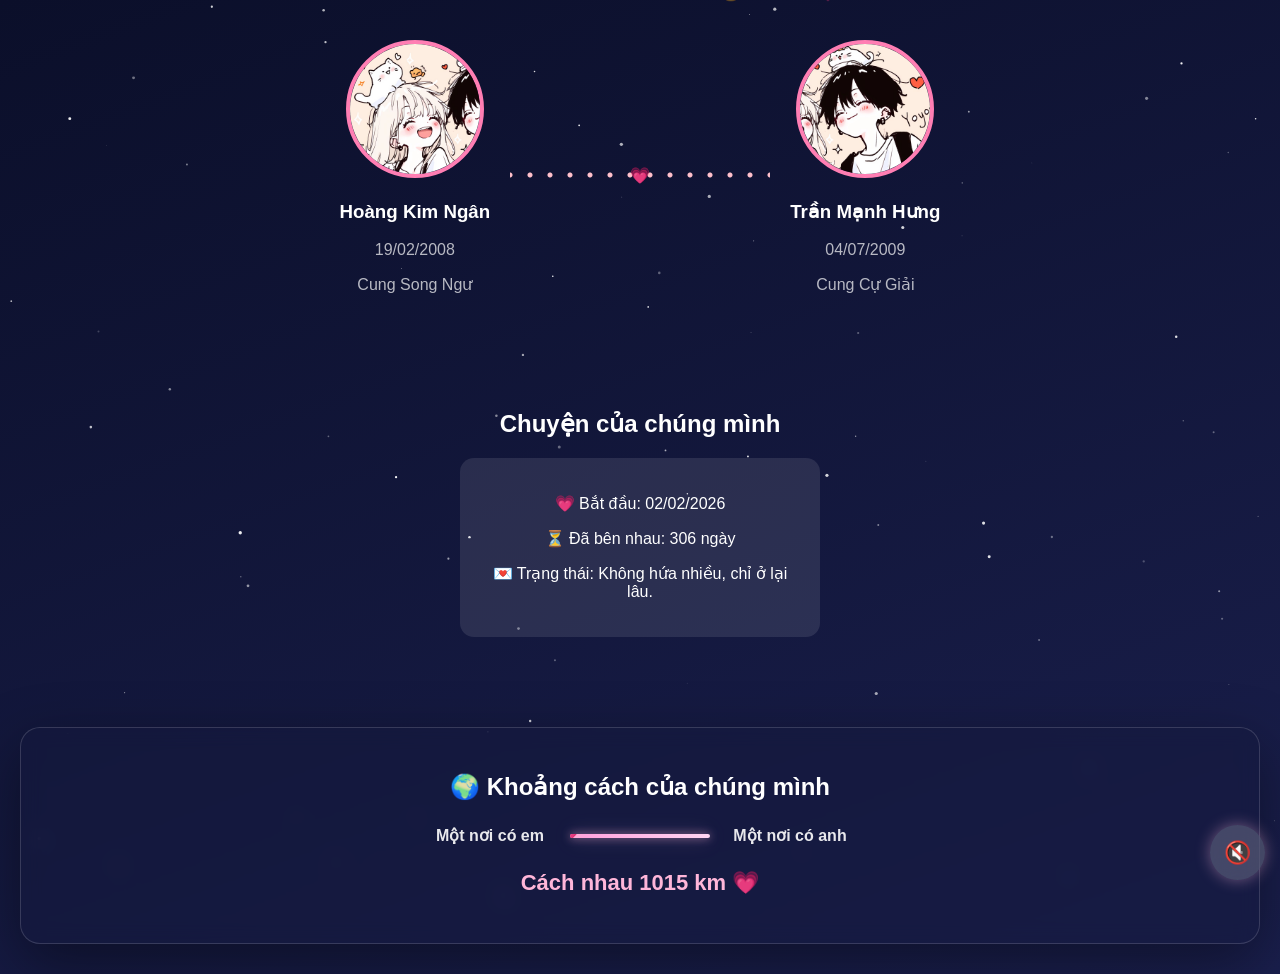
==== index.html @ 24ca25a8 "Update index.html" ====
<!DOCTYPE html>
<html lang="vi">
<head>
  <meta charset="UTF-8">
  <title>You & Me 💗</title>
  <meta name="viewport" content="width=device-width, initial-scale=1.0">
  <link rel="stylesheet" href="style.css">
</head>

<body>

<div id="confetti"></div>
<canvas id="stars"></canvas>

<!-- 🎧 BUTTON NHẠC -->
<button class="toggle-music" onclick="togglePlayer()" id="musicBtn">🎧</button>

<!-- 🎶 PLAYER -->
<div class="music-player">
  <div class="player-box" id="playerBox">
    <div id="musicTitle" class="music-title">🎶 Đang phát...</div>

    <div class="music-controls">
      <button onclick="prevSong()">⏮</button>
      <button onclick="togglePlay()">▶</button>
      <button onclick="nextSong()">⏭</button>
    </div>

    <div class="music-list">
    </div>
  </div>
</div>

<audio id="bgMusic" preload="auto"></audio>

<!-- ===== LOVE ===== -->
<section class="love">
  <div class="person">
    <img src="asset/HKN.jfif">
    <h3>Hoàng Kim Ngân</h3>
    <p>19/02/2008</p>
    <p>Cung Song Ngư</p>
  </div>

  <div class="connect">
    <div class="line"></div>
  </div>

  <div class="person">
    <img src="asset/TMH.jfif">
    <h3>Trần Mạnh Hưng</h3>
    <p>04/07/2009</p>
    <p>Cung Cự Giải</p>
  </div>
</section>

<!-- ===== STATS ===== -->
<section class="stats">
  <h2>Chuyện của chúng mình</h2>

  <div class="box">
    <p>💗 Bắt đầu: 02/02/2026</p>
    <p>⏳ Đã bên nhau: <span id="days">0</span> ngày</p>
    <p>💌 Trạng thái: <span id="status"></span></p>
  </div>
</section>

<!-- ===== DISTANCE ===== -->
<section class="distance">
  <h2>🌍 Khoảng cách của chúng mình</h2>

  <div class="distance-box">
    <div class="place">Một nơi có em</div>

    <div class="line-distance">
      <span>💗</span>
    </div>

    <div class="place">Một nơi có anh</div>
  </div>

  <h3 id="distanceText"></h3>
</section>

<script src="script.js"></script>
</body>
</html>
---- style.css ----
/* ===== BODY ===== */
body{
  margin:0;
  font-family: Arial;
  background: linear-gradient(160deg,#0b0f2a,#1a1f4d);
  color:white;
  text-align:center;
  overflow-y:auto;
}

/* layer fix */
body > *:not(canvas){
  position: relative;
  z-index: 2;
}

/* ===== LOVE ===== */
.love{
  display:flex;
  justify-content:center;
  align-items:center;
  gap:0;
  padding:40px 10px;
  flex-wrap:nowrap;
}

.person img{
  width:130px;
  height:130px;
  border-radius:50%;
  object-fit:cover;
  border:4px solid #ff7eb3;
  animation: floatZoom 4s ease-in-out infinite;
  transition: transform .4s ease;
}

.person img:hover{
  transform: scale(1.08);
}

.person p{
  opacity:0.7;
}

/* zoom */
@keyframes floatZoom{
  0%,100%{ transform: scale(1); }
  50%{ transform: scale(1.08); }
}

/* ===== CONNECT ===== */
.connect{
  margin:0 20px;
  width:260px;
  height:60px;
  position:relative;
  display:flex;
  align-items:center;
  justify-content:center;
  overflow:hidden;
}

.line{
  position:absolute;
  width:200%;
  height:100%;
  background:
    radial-gradient(circle at 10% 50%, pink 2px, transparent 3px),
    radial-gradient(circle at 30% 50%, pink 2px, transparent 3px),
    radial-gradient(circle at 50% 50%, pink 2px, transparent 3px),
    radial-gradient(circle at 70% 50%, pink 2px, transparent 3px),
    radial-gradient(circle at 90% 50%, pink 2px, transparent 3px);
  background-size: 100px 100%;
  animation: waveMove 3s linear infinite alternate;
}

.line::after{
  content:"💗";
  position:absolute;
  left:50%;
  top:50%;
  transform:translate(-50%,-50%);
  animation: heartbeatSmooth 1.4s ease-in-out infinite;
}

@keyframes waveMove{
  0%{ transform: translateX(-50px); }
  50%{ transform: translateX(50px); }
  100%{ transform: translateX(-50px); }
}

@keyframes heartbeatSmooth{
  0%,100%{ transform: translate(-50%,-50%) scale(1); }
  50%{ transform: translate(-50%,-50%) scale(1.2); }
}

/* ===== STATS ===== */
.stats{
  padding:40px 20px;
}

.box{
  background: rgba(255,255,255,0.1);
  padding:20px;
  border-radius:14px;
  margin:20px auto;
  width:320px;
}

.note{
  opacity:0.7;
  font-style:italic;
}

/* ===== DISTANCE (ĐÃ NÂNG CẤP) ===== */
.distance{
  position: relative;
  z-index: 2;

  margin: 30px 20px;
  padding: 25px;
  border-radius: 20px;

  background: rgba(20,25,60,0.5);
  backdrop-filter: blur(10px);

  border: 1px solid rgba(255,255,255,0.15);
  box-shadow: 0 20px 60px rgba(0,0,0,0.4);
}

.distance-box{
  display:flex;
  justify-content:center;
  align-items:center;
  gap:20px;
  margin:25px 0;
}

.place{
  min-width:120px;
  text-align:center;
  font-weight:bold;
  opacity:0.9;
}

/* ===== DISTANCE LINE FINAL CLEAN ===== */

.line-distance{
  position: relative;
  width:140px;
  height:4px;
  border-radius:999px;

  background: linear-gradient(
    270deg,
    #ff9edb,
    #ffd6f3,
    #ffffff,
    #ffd6f3,
    #ff9edb
  );

  background-size: 400% 100%;

  animation:
    galaxyFlow 6s linear infinite,
    glowPulse 2s ease-in-out infinite;

  box-shadow:
    0 0 8px rgba(255,182,217,0.6),
    0 0 20px rgba(255,182,217,0.3);

  overflow:hidden;
}


/* 🌌 chuyển màu */
@keyframes galaxyFlow{
  0%{ background-position:0% 0; }
  100%{ background-position:200% 0; }
}


/* ✨ glow nhẹ */
@keyframes glowPulse{
  0%,100%{
    box-shadow:
      0 0 6px rgba(255,182,217,0.4),
      0 0 12px rgba(255,182,217,0.2);
  }
  50%{
    box-shadow:
      0 0 12px rgba(255,182,217,0.9),
      0 0 25px rgba(255,182,217,0.6);
  }
}


/* ✨ ánh sáng chạy */
.line-distance::before{
  content:"";
  position:absolute;
  top:0;
  left:-50%;
  width:50%;
  height:100%;

  background: linear-gradient(
    90deg,
    transparent,
    rgba(255,255,255,0.9),
    transparent
  );

  animation: shine 2.5s linear infinite;
}

@keyframes shine{
  0%{ left:-50%; }
  100%{ left:120%; }
}


/* 💗 TIM CHẠY CHUẨN */
.line-distance span{
  position:absolute;
  top:-14px;
  left:0%;

  font-size:18px;

  transform: translateX(-50%); /* 🔥 giữ tim nằm giữa line */

  animation:
    heartRun 3s linear infinite,
    heartbeat 1.5s ease-in-out infinite;

  filter: drop-shadow(0 0 6px pink);
}


/* 👉 tim chạy */
@keyframes heartRun{
  0%{ left:0%; }
  100%{ left:100%; }
}


/* 👉 tim đập (KHÔNG dùng translate nữa để tránh xung đột) */
@keyframes heartbeat{
  0%,100%{ transform: translateX(-50%) scale(1); }
  50%{ transform: translateX(-50%) scale(1.25); }
}

#distanceText{
  margin-top:10px;
  font-size:22px;
  color:#ffb6d9;
}

/* ===== MUSIC ===== */
.toggle-music{
  position: fixed;
  bottom: 20px;   /* 👈 đưa xuống dưới */
  right: 15px;
  top: auto;      /* 👈 thêm dòng này để bỏ top */

  z-index: 999;

  width: 55px;
  height: 55px;

  font-size: 22px;

  background: rgba(255,255,255,0.2);
  border: none;
  color: white;

  border-radius: 50%;
  cursor: pointer;

  backdrop-filter: blur(12px);
  box-shadow: 0 0 15px rgba(255,182,217,0.4);
}
.music-player{
  position: fixed;
  bottom: 80px;
  right: 15px;
}

.player-box{
  width:180px;
  padding:10px;
  border-radius:16px;

  background: rgba(255,255,255,0.08);
  backdrop-filter: blur(10px);

  border:1px solid rgba(255,255,255,0.15);

  display:none;
  opacity:0;
  transform:scale(.9);
  transition:.3s;
}

.player-box.show{
  display:block;
  opacity:1;
  transform:scale(1);
}

.music-controls{
  display:flex;
  justify-content:space-between;
  margin-bottom:8px;
}
.player-box{
  pointer-events: none;
}
.player-box.show{
  pointer-events: auto;
}
.music-controls button,
.music-list button{
  border:none;
  background: rgba(255,255,255,0.1);
  color:white;
  border-radius:10px;
  padding:6px;
  cursor:pointer;
}
.music-controls button{/*dễ bấm*/
  padding:10px;
  font-size:16px;
}

/* ===== CONFETTI 💗 ===== */
#confetti{
  position: fixed;
  inset: 0;
  z-index: 10;
  pointer-events: none;
}

#confetti span{
  position:absolute;
  user-select:none;
}

/* 🌸 rơi mềm kiểu zigzag */
@keyframes fallSoft {
  0% {
    transform: translateY(0) translateX(0) rotate(0deg);
  }
  25% {
    transform: translateY(25vh) translateX(-10px) rotate(20deg);
  }
  50% {
    transform: translateY(50vh) translateX(10px) rotate(-20deg);
  }
  75% {
    transform: translateY(75vh) translateX(-8px) rotate(15deg);
  }
  100% {
    transform: translateY(110vh) translateX(5px) rotate(0deg);
  }
}
/* ===== CONFETTI AESTHETIC FULL ===== */
#confetti{
  position: fixed;
  inset: 0;
  z-index: 10;
  pointer-events: none;
  overflow: hidden;
}

/* mỗi hạt */
.confetti-piece{
  position: absolute;
  user-select: none;

  will-change: transform, opacity;
}

/* layer xa (mờ hơn) */
.confetti-back{
  filter: blur(1px);
  opacity: 0.15;
}

/* layer gần */
.confetti-front{
  filter: blur(0.3px);
  opacity: 0.4;
}

/* 🌸 rơi mềm + trôi */
@keyframes fallAesthetic{
  0%{
    transform: translateY(-10px) translateX(0) rotate(0deg);
  }
  25%{
    transform: translateY(25vh) translateX(-12px) rotate(15deg);
  }
  50%{
    transform: translateY(50vh) translateX(10px) rotate(-15deg);
  }
  75%{
    transform: translateY(75vh) translateX(-8px) rotate(10deg);
  }
  100%{
    transform: translateY(110vh) translateX(5px) rotate(0deg);
  }
}
/* ===== STARS ===== */
#stars{
  position:fixed;
  inset:0;
  z-index:0;
}

/* ===== MOBILE ===== */
@media (max-width:600px){
  .person img{
    width:90px;
    height:90px;
  }

  .connect{
    width:120px;
  }

  .distance-box{
    flex-direction:column;
    gap:10px;
  }

  .line-distance{
    width:80px;
  }
}
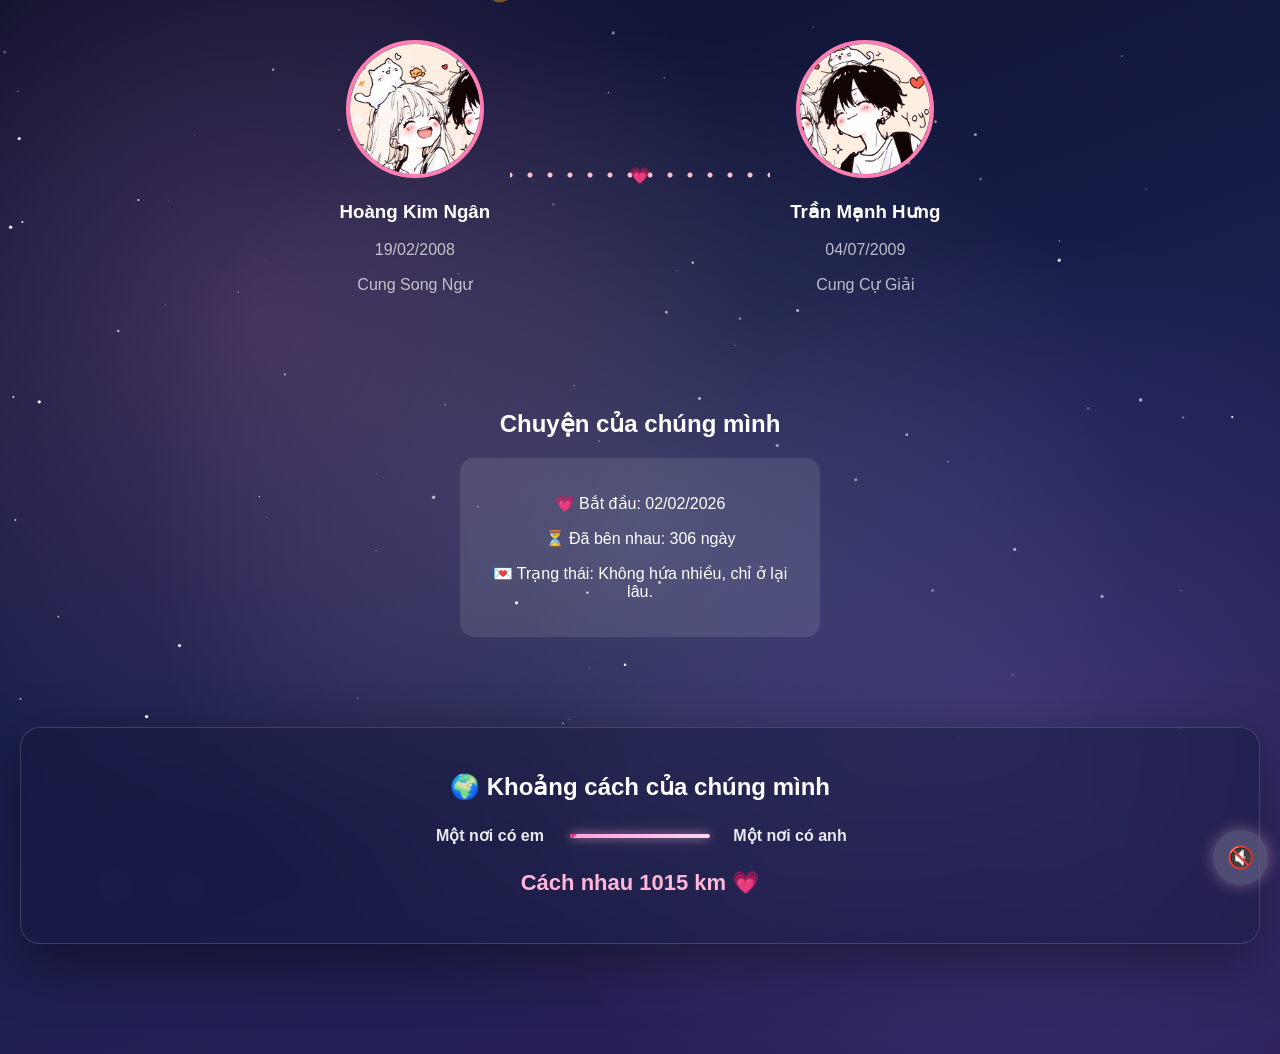
==== commit 43c0304b: "Update index.html" ====
--- a/index.html
+++ b/index.html
@@ -24,9 +24,6 @@
       <button onclick="prevSong()">⏮</button>
       <button onclick="togglePlay()">▶</button>
       <button onclick="nextSong()">⏭</button>
-    </div>
-
-    <div class="music-list">
     </div>
   </div>
 </div>
--- a/style.css
+++ b/style.css
@@ -2,7 +2,13 @@
 body{
   margin:0;
   font-family: Arial;
-  background: linear-gradient(160deg,#0b0f2a,#1a1f4d);
+
+  background:
+    radial-gradient(circle at 20% 30%, #ff9edb33, transparent 40%),
+    radial-gradient(circle at 80% 70%, #a78bfa33, transparent 40%),
+    radial-gradient(circle at 50% 50%, #ffffff22, transparent 60%),
+    linear-gradient(160deg, #0b0f2a, #1a1f4d, #2b1f5a);
+
   color:white;
   text-align:center;
   overflow-y:auto;
@@ -282,6 +288,13 @@
   backdrop-filter: blur(12px);
   box-shadow: 0 0 15px rgba(255,182,217,0.4);
 }
+body{/*để dưới góc*/
+  padding-bottom: 80px;
+}
+.toggle-music{
+  bottom: 15px;
+  right: 12px;
+}
 .music-player{
   position: fixed;
   bottom: 80px;
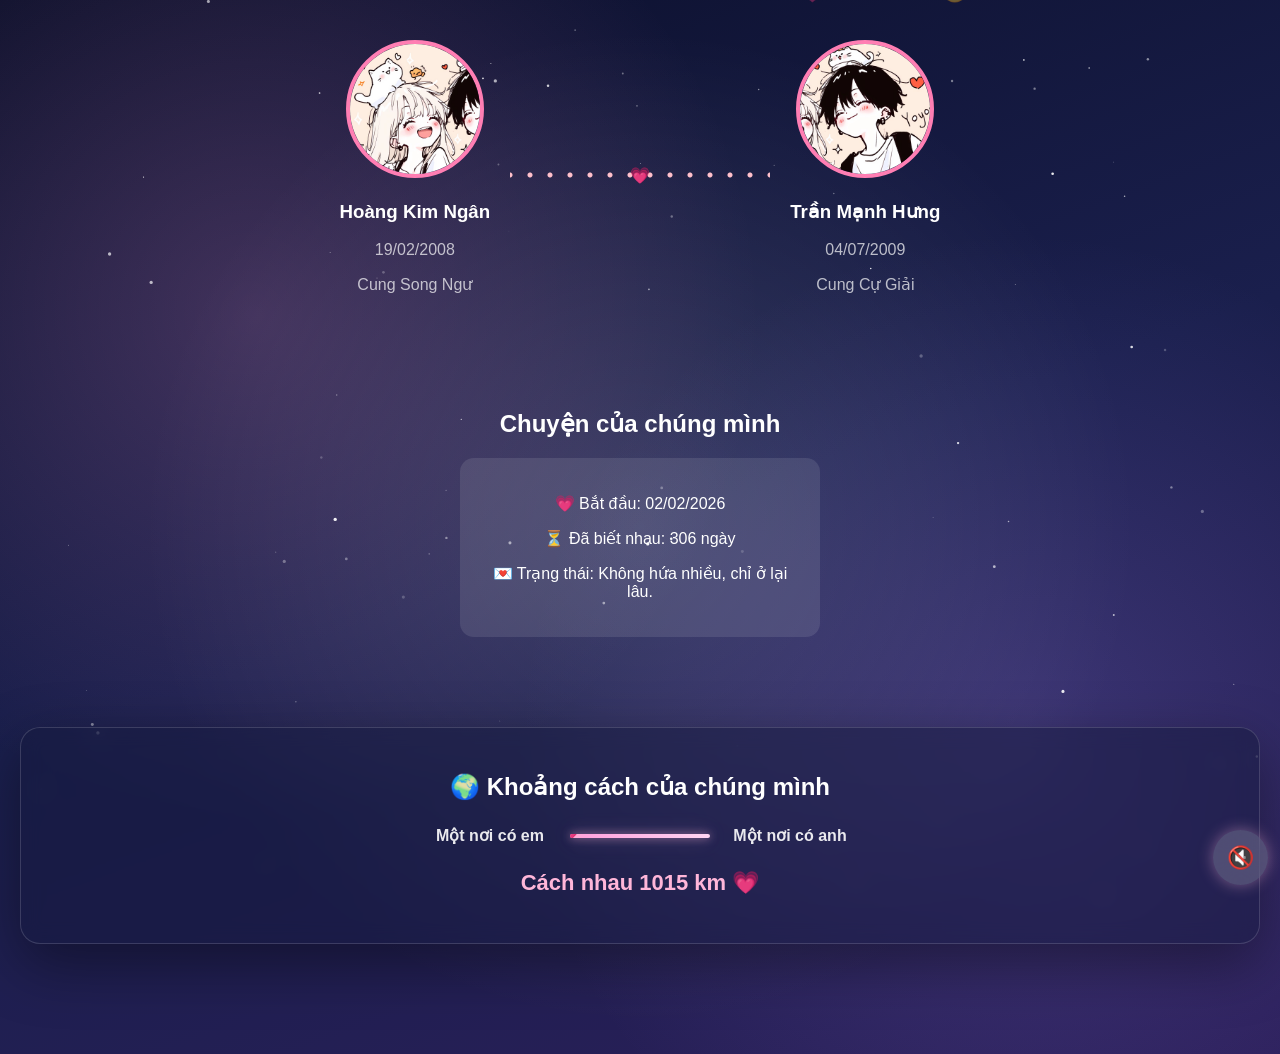
==== commit c0a0cfc6: "Update index.html" ====
--- a/index.html
+++ b/index.html
@@ -57,7 +57,7 @@
 
   <div class="box">
     <p>💗 Bắt đầu: 02/02/2026</p>
-    <p>⏳ Đã bên nhau: <span id="days">0</span> ngày</p>
+    <p>⏳ Đã biết nhau: <span id="days">0</span> ngày</p>
     <p>💌 Trạng thái: <span id="status"></span></p>
   </div>
 </section>
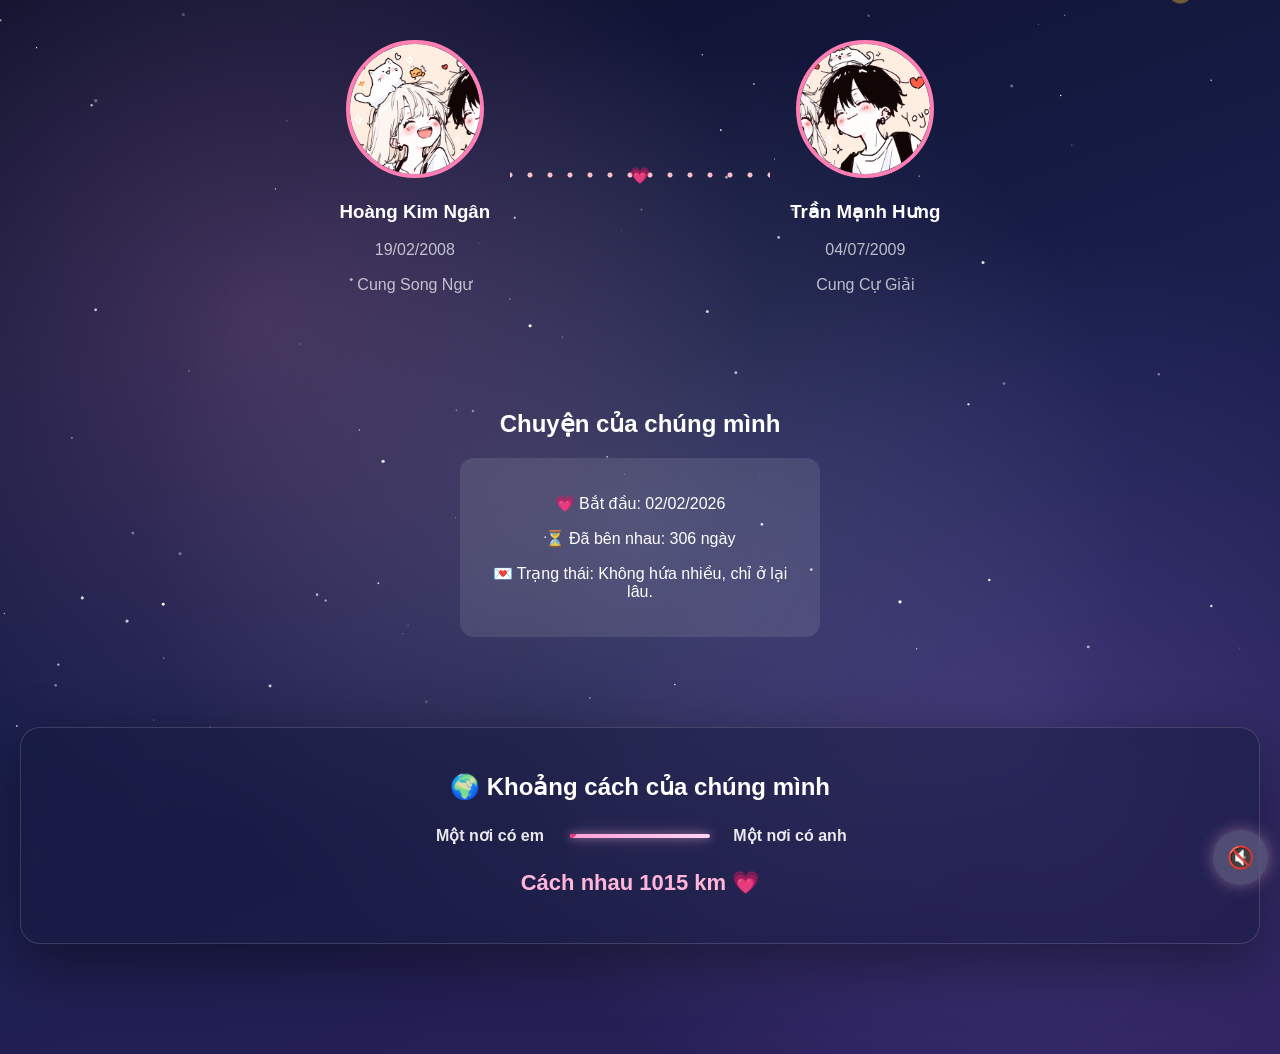
==== commit affaeed9: "Update index.html" ====
--- a/index.html
+++ b/index.html
@@ -57,7 +57,7 @@
 
   <div class="box">
     <p>💗 Bắt đầu: 02/02/2026</p>
-    <p>⏳ Đã biết nhau: <span id="days">0</span> ngày</p>
+    <p>⏳ Đã bên nhau: <span id="days">0</span> ngày</p>
     <p>💌 Trạng thái: <span id="status"></span></p>
   </div>
 </section>
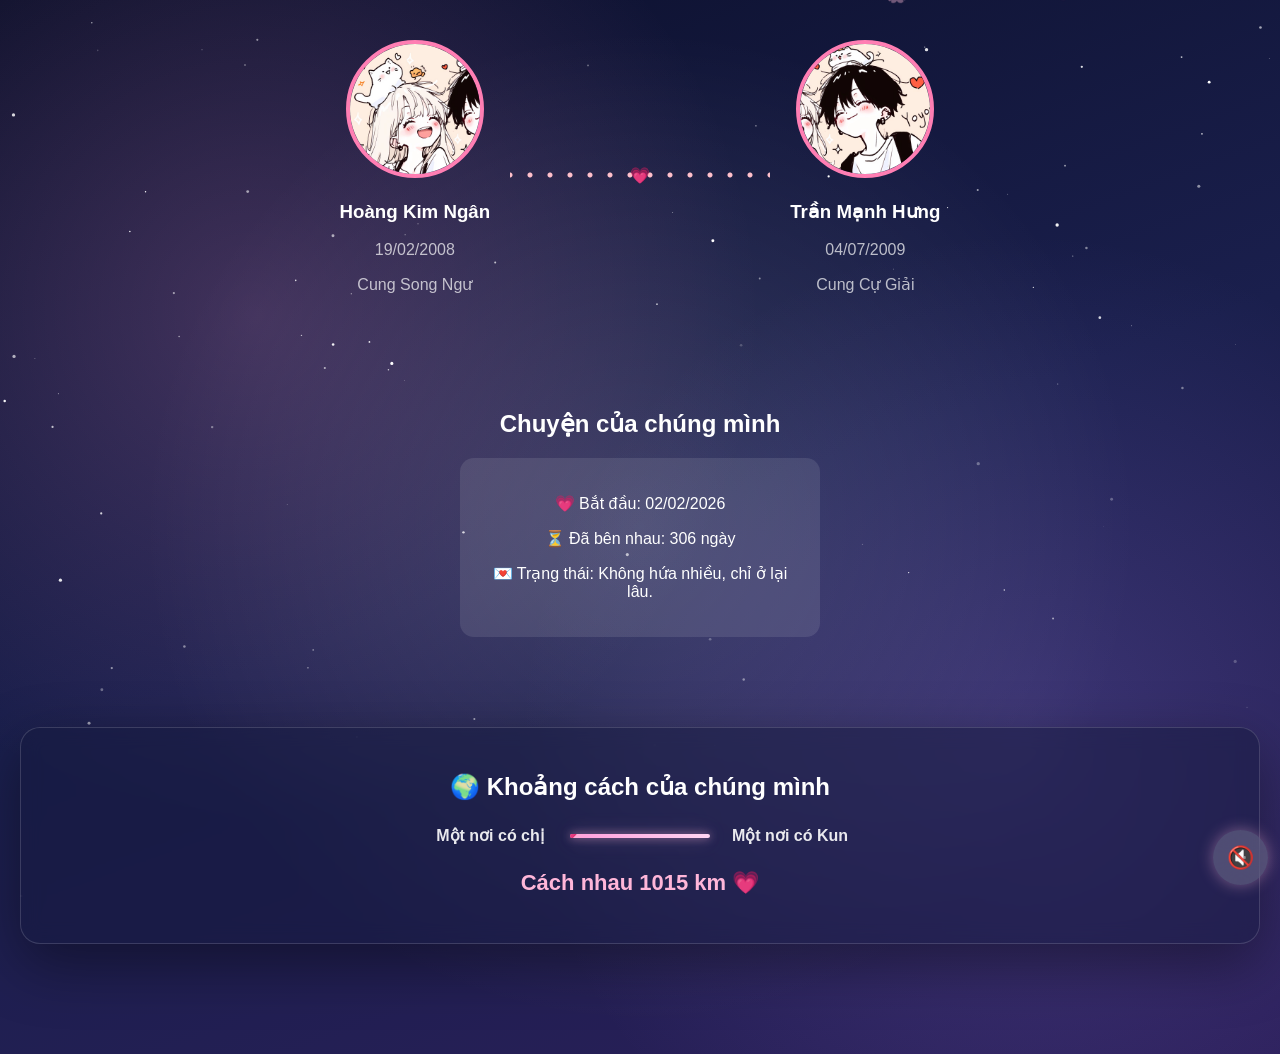
==== commit 97df28b9: "Update HTML structure and content" ====
--- a/index.html
+++ b/index.html
@@ -67,13 +67,13 @@
   <h2>🌍 Khoảng cách của chúng mình</h2>
 
   <div class="distance-box">
-    <div class="place">Một nơi có em</div>
+    <div class="place">Một nơi có chị</div>
 
     <div class="line-distance">
       <span>💗</span>
     </div>
 
-    <div class="place">Một nơi có anh</div>
+    <div class="place">Một nơi có Kun</div>
   </div>
 
   <h3 id="distanceText"></h3>
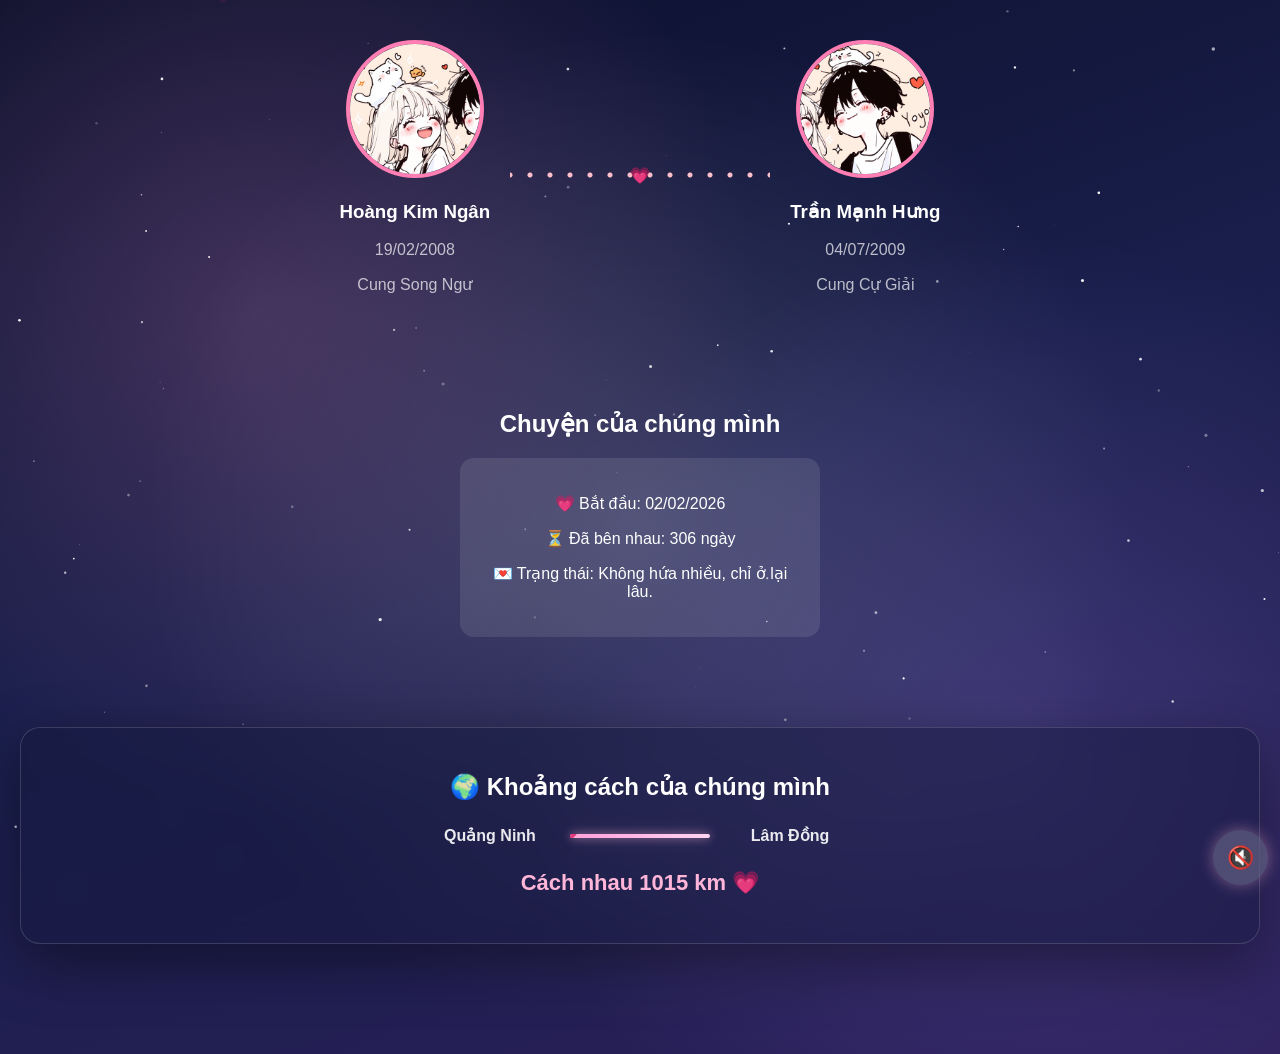
==== commit 019eb5cc: "Update index.html" ====
--- a/index.html
+++ b/index.html
@@ -67,13 +67,13 @@
   <h2>🌍 Khoảng cách của chúng mình</h2>
 
   <div class="distance-box">
-    <div class="place">Một nơi có chị</div>
+    <div class="place">Quảng Ninh</div>
 
     <div class="line-distance">
       <span>💗</span>
     </div>
 
-    <div class="place">Một nơi có Kun</div>
+    <div class="place">Lâm Đồng</div>
   </div>
 
   <h3 id="distanceText"></h3>
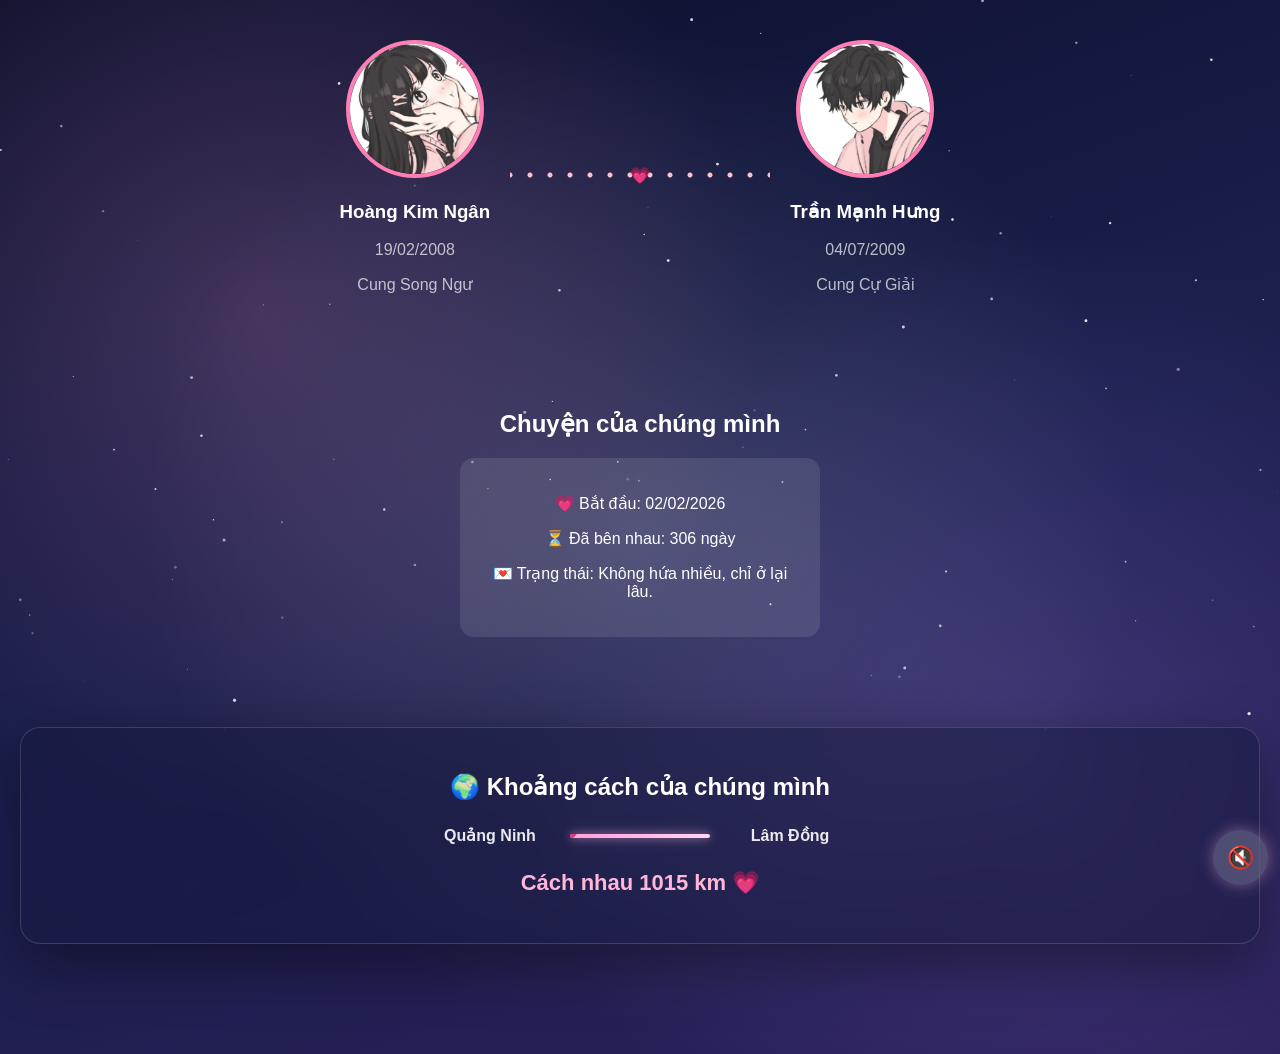
==== commit c67ca511: "Update images and structure in index.html Updated images in the love section and adjusted HTML struc" ====
--- a/index.html
+++ b/index.html
@@ -33,7 +33,7 @@
 <!-- ===== LOVE ===== -->
 <section class="love">
   <div class="person">
-    <img src="asset/HKN.jfif">
+    <img src="asset/HKN4.jpg">
     <h3>Hoàng Kim Ngân</h3>
     <p>19/02/2008</p>
     <p>Cung Song Ngư</p>
@@ -44,7 +44,7 @@
   </div>
 
   <div class="person">
-    <img src="asset/TMH.jfif">
+    <img src="asset/TMH4.jpg">
     <h3>Trần Mạnh Hưng</h3>
     <p>04/07/2009</p>
     <p>Cung Cự Giải</p>
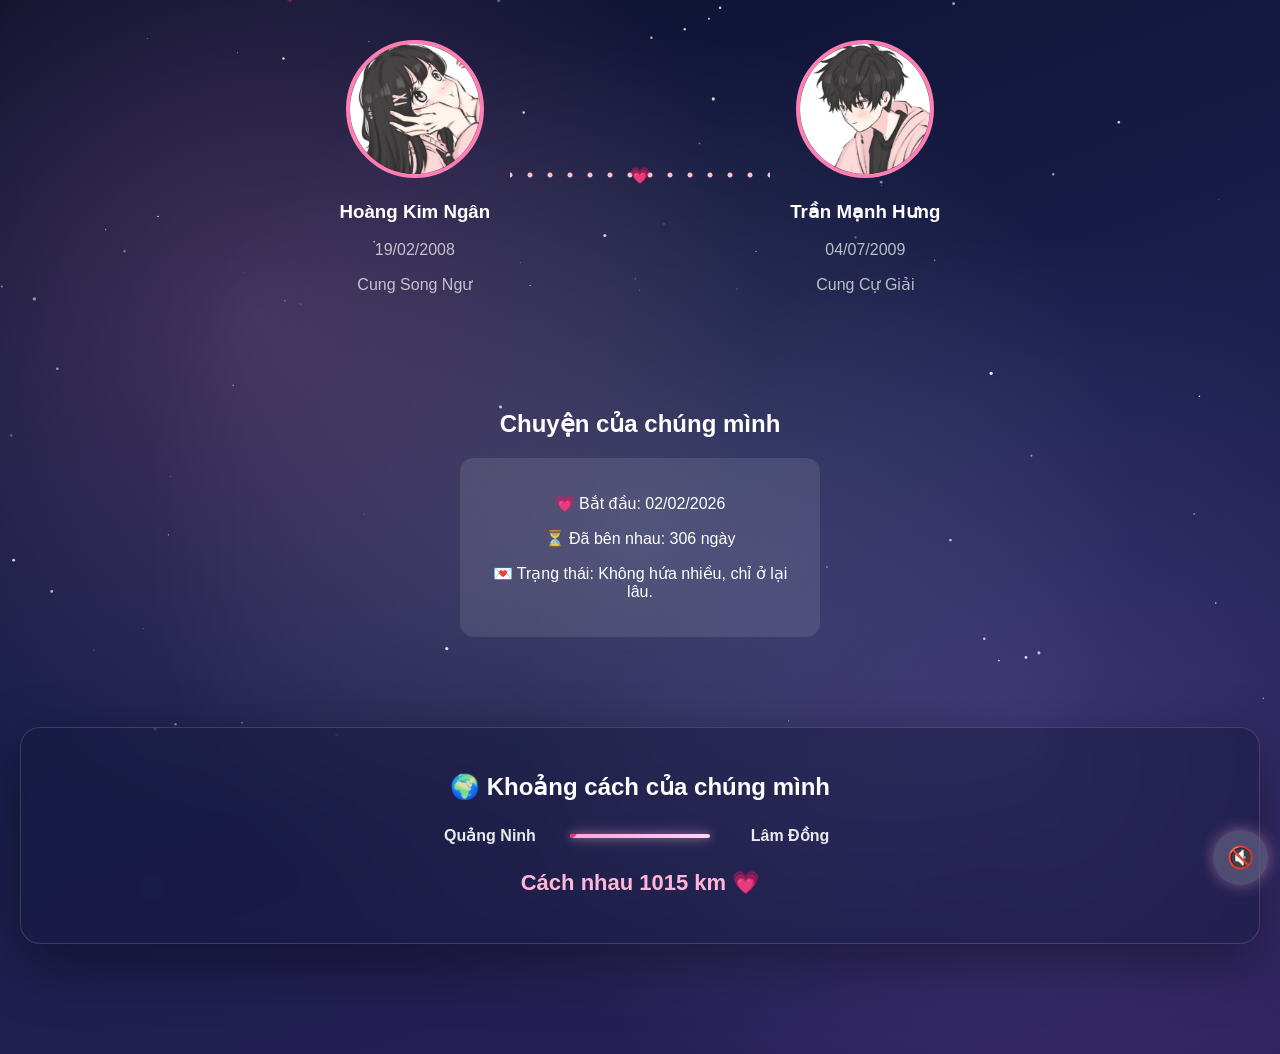
==== commit 9be341e0: "Fix HTML formatting and add missing elements" ====
--- a/index.html
+++ b/index.html
@@ -12,8 +12,11 @@
 <div id="confetti"></div>
 <canvas id="stars"></canvas>
 
+
 <!-- 🎧 BUTTON NHẠC -->
-<button class="toggle-music" onclick="togglePlayer()" id="musicBtn">🎧</button>
+<button class="toggle-music" onclick="togglePlayer()" id="musicBtn">
+  🎧
+</button>
 
 <!-- 🎶 PLAYER -->
 <div class="music-player">
@@ -22,13 +25,14 @@
 
     <div class="music-controls">
       <button onclick="prevSong()">⏮</button>
-      <button onclick="togglePlay()">▶</button>
+      <button onclick="togglePlay()" id="playBtn">▶</button>
       <button onclick="nextSong()">⏭</button>
     </div>
   </div>
 </div>
 
 <audio id="bgMusic" preload="auto"></audio>
+
 
 <!-- ===== LOVE ===== -->
 <section class="love">
